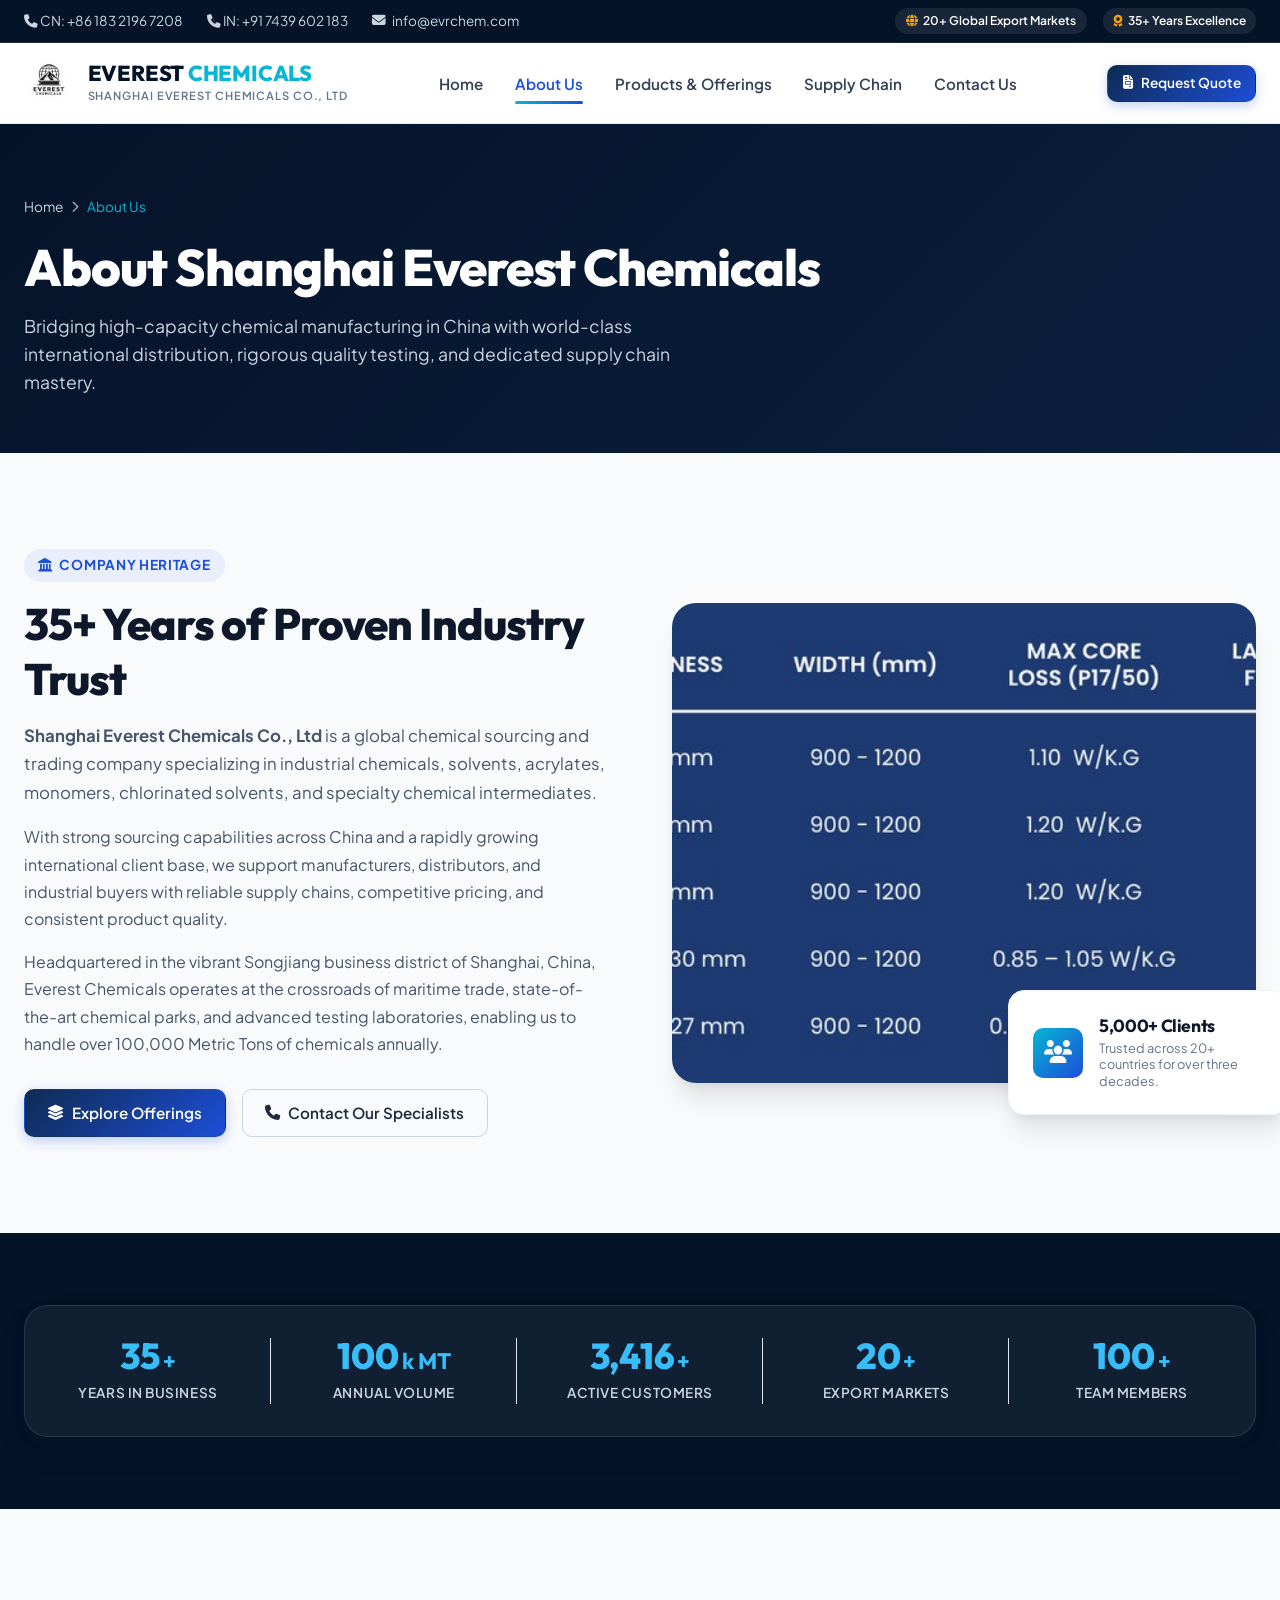
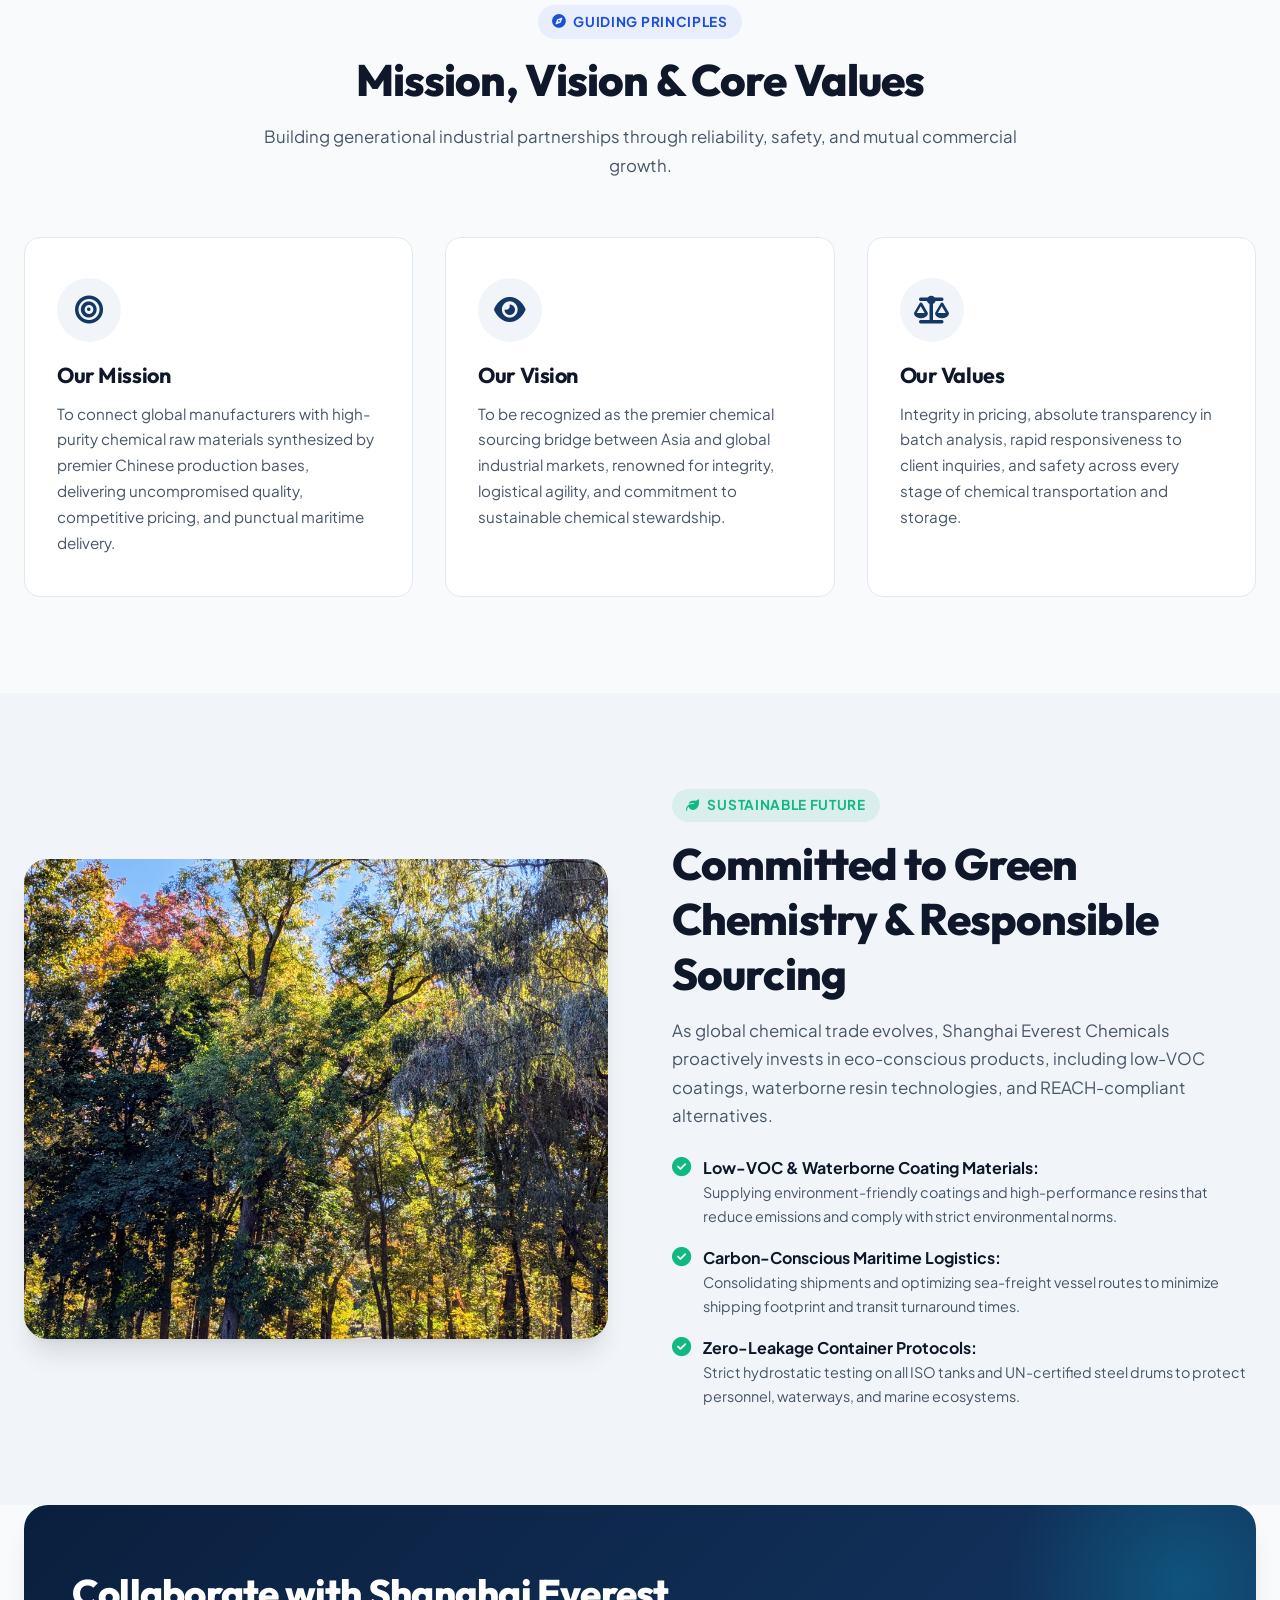
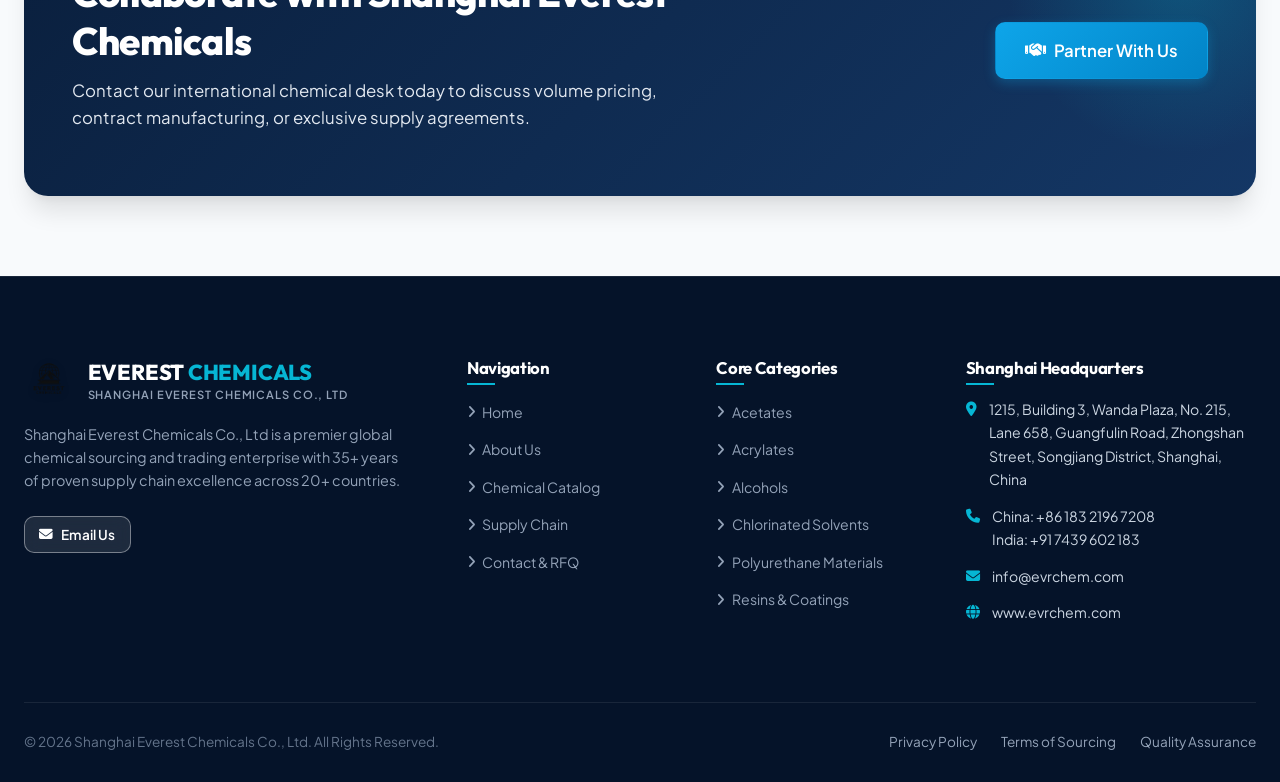
==== about.html @ deeae54f "ew" ====
<!DOCTYPE html>
<html lang="en">
<head>
  <meta charset="UTF-8">
  <meta name="viewport" content="width=device-width, initial-scale=1.0">
  <meta name="description" content="About Shanghai Everest Chemicals Co., Ltd - 35+ years of global chemical sourcing, trading, and supply chain excellence based in Shanghai, China.">
  <title>About Us | Shanghai Everest Chemicals Co., Ltd</title>
  
  <link rel="icon" type="image/png" href="assets/images/logo.png">
  <link rel="stylesheet" href="https://cdnjs.cloudflare.com/ajax/libs/font-awesome/6.5.1/css/all.min.css">
  <link rel="stylesheet" href="css/styles.css">
</head>
<body>

  <!-- Top Info Bar -->
  <div class="top-bar">
    <div class="container top-bar-content">
      <div class="top-bar-contact">
        <span><i class="fa-solid fa-phone"></i> CN: +86 183 2196 7208</span>
        <span><i class="fa-solid fa-phone"></i> IN: +91 7439 602 183</span>
        <a href="mailto:info@evrchem.com"><i class="fa-solid fa-envelope"></i> info@evrchem.com</a>
      </div>
      <div class="top-bar-badges">
        <span class="top-badge"><i class="fa-solid fa-globe"></i> 20+ Global Export Markets</span>
        <span class="top-badge"><i class="fa-solid fa-award"></i> 35+ Years Excellence</span>
      </div>
    </div>
  </div>

  <!-- Navigation -->
  <header class="main-header">
    <div class="container nav-container">
      <a href="index.html" class="brand-logo">
        <img src="assets/images/logo.png" alt="Shanghai Everest Chemicals Logo" class="brand-logo-img">
        <div class="brand-text">
          <span class="brand-name">EVEREST <span>CHEMICALS</span></span>
          <span class="brand-sub">Shanghai Everest Chemicals Co., Ltd</span>
        </div>
      </a>

      <nav class="nav-menu" id="navMenu">
        <a href="index.html" class="nav-link">Home</a>
        <a href="about.html" class="nav-link active">About Us</a>
        <a href="products.html" class="nav-link">Products & Offerings</a>
        <a href="supply-chain.html" class="nav-link">Supply Chain</a>
        <a href="contact.html" class="nav-link">Contact Us</a>
      </nav>

      <div class="nav-actions">
        <a href="contact.html" class="btn btn-primary btn-sm">
          <i class="fa-solid fa-file-invoice"></i> Request Quote
        </a>
      </div>

      <button class="mobile-toggle" aria-label="Toggle Navigation Menu">
        <i class="fa-solid fa-bars"></i>
      </button>
    </div>
  </header>

  <!-- Page Hero -->
  <section class="page-hero">
    <div class="container">
      <div class="breadcrumb">
        <a href="index.html">Home</a>
        <i class="fa-solid fa-chevron-right" style="font-size: 0.75rem;"></i>
        <span>About Us</span>
      </div>
      <h1 class="page-hero-title">About Shanghai Everest Chemicals</h1>
      <p class="page-hero-subtitle">
        Bridging high-capacity chemical manufacturing in China with world-class international distribution, rigorous quality testing, and dedicated supply chain mastery.
      </p>
    </div>
  </section>

  <!-- Corporate Heritage & Profile -->
  <section class="section">
    <div class="container">
      <div class="about-grid">
        <div>
          <span class="section-badge"><i class="fa-solid fa-landmark"></i> Company Heritage</span>
          <h2 class="section-title">35+ Years of Proven Industry Trust</h2>
          <p class="section-desc">
            <strong>Shanghai Everest Chemicals Co., Ltd</strong> is a global chemical sourcing and trading company specializing in industrial chemicals, solvents, acrylates, monomers, chlorinated solvents, and specialty chemical intermediates.
          </p>
          <p style="margin-top: 1rem; color: var(--slate-600); line-height: 1.7;">
            With strong sourcing capabilities across China and a rapidly growing international client base, we support manufacturers, distributors, and industrial buyers with reliable supply chains, competitive pricing, and consistent product quality.
          </p>
          <p style="margin-top: 1rem; color: var(--slate-600); line-height: 1.7;">
            Headquartered in the vibrant Songjiang business district of Shanghai, China, Everest Chemicals operates at the crossroads of maritime trade, state-of-the-art chemical parks, and advanced testing laboratories, enabling us to handle over 100,000 Metric Tons of chemicals annually.
          </p>

          <div style="margin-top: 2rem; display: flex; gap: 1rem; flex-wrap: wrap;">
            <a href="products.html" class="btn btn-primary">
              <i class="fa-solid fa-layer-group"></i> Explore Offerings
            </a>
            <a href="contact.html" class="btn btn-outline">
              <i class="fa-solid fa-phone"></i> Contact Our Specialists
            </a>
          </div>
        </div>

        <div class="about-image-wrapper">
          <div class="about-main-image">
            <img src="assets/images/plant-night.jpg" alt="Everest Petrochemical Manufacturing Hub">
          </div>
          <div class="about-floating-card">
            <div class="icon-box">
              <i class="fa-solid fa-users"></i>
            </div>
            <div>
              <h4>5,000+ Clients</h4>
              <p>Trusted across 20+ countries for over three decades.</p>
            </div>
          </div>
        </div>
      </div>
    </div>
  </section>

  <!-- Numbers Strip -->
  <section class="section" style="background: var(--primary-900); color: var(--white); padding: 4.5rem 0;">
    <div class="container">
      <div class="stats-grid" style="background: rgba(255, 255, 255, 0.05); border: 1px solid rgba(255, 255, 255, 0.1); border-radius: var(--radius-xl);">
        <div class="stat-item" style="color: var(--white);">
          <div class="stat-number" style="color: #38bdf8;">
            <span class="stat-count" data-target="35">35</span><span class="unit" style="color: #38bdf8;">+</span>
          </div>
          <div class="stat-label" style="color: var(--slate-300);">Years in Business</div>
        </div>

        <div class="stat-item">
          <div class="stat-number" style="color: #38bdf8;">
            <span class="stat-count" data-target="100">100</span><span class="unit" style="color: #38bdf8;">k MT</span>
          </div>
          <div class="stat-label" style="color: var(--slate-300);">Annual Volume</div>
        </div>

        <div class="stat-item">
          <div class="stat-number" style="color: #38bdf8;">
            <span class="stat-count" data-target="5000">5000</span><span class="unit" style="color: #38bdf8;">+</span>
          </div>
          <div class="stat-label" style="color: var(--slate-300);">Active Customers</div>
        </div>

        <div class="stat-item">
          <div class="stat-number" style="color: #38bdf8;">
            <span class="stat-count" data-target="20">20</span><span class="unit" style="color: #38bdf8;">+</span>
          </div>
          <div class="stat-label" style="color: var(--slate-300);">Export Markets</div>
        </div>

        <div class="stat-item">
          <div class="stat-number" style="color: #38bdf8;">
            <span class="stat-count" data-target="100">100</span><span class="unit" style="color: #38bdf8;">+</span>
          </div>
          <div class="stat-label" style="color: var(--slate-300);">Team Members</div>
        </div>
      </div>
    </div>
  </section>

  <!-- Mission, Vision & Core Values -->
  <section class="section">
    <div class="container">
      <div class="section-header">
        <span class="section-badge"><i class="fa-solid fa-compass"></i> Guiding Principles</span>
        <h2 class="section-title">Mission, Vision & Core Values</h2>
        <p class="section-desc">
          Building generational industrial partnerships through reliability, safety, and mutual commercial growth.
        </p>
      </div>

      <div style="display: grid; grid-template-columns: repeat(3, 1fr); gap: 2rem;">
        <div class="quality-card" style="text-align: left; padding: 2.5rem 2rem;">
          <div class="icon" style="margin-inline: 0;"><i class="fa-solid fa-bullseye"></i></div>
          <h3 style="font-size: 1.35rem; margin-bottom: 0.75rem;">Our Mission</h3>
          <p style="font-size: 0.95rem; line-height: 1.7; color: var(--slate-600);">
            To connect global manufacturers with high-purity chemical raw materials synthesized by premier Chinese production bases, delivering uncompromised quality, competitive pricing, and punctual maritime delivery.
          </p>
        </div>

        <div class="quality-card" style="text-align: left; padding: 2.5rem 2rem;">
          <div class="icon" style="margin-inline: 0;"><i class="fa-solid fa-eye"></i></div>
          <h3 style="font-size: 1.35rem; margin-bottom: 0.75rem;">Our Vision</h3>
          <p style="font-size: 0.95rem; line-height: 1.7; color: var(--slate-600);">
            To be recognized as the premier chemical sourcing bridge between Asia and global industrial markets, renowned for integrity, logistical agility, and commitment to sustainable chemical stewardship.
          </p>
        </div>

        <div class="quality-card" style="text-align: left; padding: 2.5rem 2rem;">
          <div class="icon" style="margin-inline: 0;"><i class="fa-solid fa-scale-balanced"></i></div>
          <h3 style="font-size: 1.35rem; margin-bottom: 0.75rem;">Our Values</h3>
          <p style="font-size: 0.95rem; line-height: 1.7; color: var(--slate-600);">
            Integrity in pricing, absolute transparency in batch analysis, rapid responsiveness to client inquiries, and safety across every stage of chemical transportation and storage.
          </p>
        </div>
      </div>
    </div>
  </section>

  <!-- Sustainability & Environmental Responsibility -->
  <section class="section" style="background-color: var(--slate-100);">
    <div class="container">
      <div class="about-grid">
        <div class="about-image-wrapper">
          <div class="about-main-image">
            <img src="assets/images/forest-sustainability.jpeg" alt="Green Environmental Sustainability Commitment">
          </div>
        </div>

        <div>
          <span class="section-badge" style="background: rgba(16, 185, 129, 0.1); color: var(--accent-emerald);">
            <i class="fa-solid fa-leaf"></i> Sustainable Future
          </span>
          <h2 class="section-title">Committed to Green Chemistry & Responsible Sourcing</h2>
          <p class="section-desc">
            As global chemical trade evolves, Shanghai Everest Chemicals proactively invests in eco-conscious products, including low-VOC coatings, waterborne resin technologies, and REACH-compliant alternatives.
          </p>
          
          <div style="margin-top: 1.5rem; display: flex; flex-direction: column; gap: 1rem;">
            <div style="display: flex; gap: 0.75rem; align-items: flex-start;">
              <i class="fa-solid fa-circle-check" style="color: var(--accent-emerald); font-size: 1.2rem; margin-top: 0.2rem;"></i>
              <div>
                <strong style="color: var(--slate-900);">Low-VOC & Waterborne Coating Materials:</strong>
                <p style="color: var(--slate-600); font-size: 0.9rem;">Supplying environment-friendly coatings and high-performance resins that reduce emissions and comply with strict environmental norms.</p>
              </div>
            </div>

            <div style="display: flex; gap: 0.75rem; align-items: flex-start;">
              <i class="fa-solid fa-circle-check" style="color: var(--accent-emerald); font-size: 1.2rem; margin-top: 0.2rem;"></i>
              <div>
                <strong style="color: var(--slate-900);">Carbon-Conscious Maritime Logistics:</strong>
                <p style="color: var(--slate-600); font-size: 0.9rem;">Consolidating shipments and optimizing sea-freight vessel routes to minimize shipping footprint and transit turnaround times.</p>
              </div>
            </div>

            <div style="display: flex; gap: 0.75rem; align-items: flex-start;">
              <i class="fa-solid fa-circle-check" style="color: var(--accent-emerald); font-size: 1.2rem; margin-top: 0.2rem;"></i>
              <div>
                <strong style="color: var(--slate-900);">Zero-Leakage Container Protocols:</strong>
                <p style="color: var(--slate-600); font-size: 0.9rem;">Strict hydrostatic testing on all ISO tanks and UN-certified steel drums to protect personnel, waterways, and marine ecosystems.</p>
              </div>
            </div>
          </div>
        </div>
      </div>
    </div>
  </section>

  <!-- CTA Banner -->
  <section class="section" style="padding-top: 0; padding-bottom: 5rem;">
    <div class="container">
      <div class="cta-banner">
        <div class="cta-content">
          <div class="cta-text">
            <h2 class="cta-title">Collaborate with Shanghai Everest Chemicals</h2>
            <p class="cta-subtitle">
              Contact our international chemical desk today to discuss volume pricing, contract manufacturing, or exclusive supply agreements.
            </p>
          </div>
          <div>
            <a href="contact.html" class="btn btn-accent btn-lg">
              <i class="fa-solid fa-handshake"></i> Partner With Us
            </a>
          </div>
        </div>
      </div>
    </div>
  </section>

  <!-- Footer -->
  <footer class="main-footer">
    <div class="container">
      <div class="footer-grid">
        <div class="footer-brand">
          <a href="index.html" class="brand-logo" style="color: var(--white);">
            <img src="assets/images/logo.png" alt="Shanghai Everest Chemicals Logo" class="brand-logo-img">
            <div class="brand-text">
              <span class="brand-name" style="color: var(--white);">EVEREST <span>CHEMICALS</span></span>
              <span class="brand-sub" style="color: var(--slate-400);">Shanghai Everest Chemicals Co., Ltd</span>
            </div>
          </a>
          <p>
            Shanghai Everest Chemicals Co., Ltd is a premier global chemical sourcing and trading enterprise with 35+ years of proven supply chain excellence across 20+ countries.
          </p>
          <div style="display: flex; gap: 0.75rem;">
            <a href="mailto:info@evrchem.com" class="btn btn-outline-white btn-sm"><i class="fa-solid fa-envelope"></i> Email Us</a>
          </div>
        </div>

        <div class="footer-col">
          <h4>Navigation</h4>
          <ul class="footer-links">
            <li><a href="index.html"><i class="fa-solid fa-angle-right"></i> Home</a></li>
            <li><a href="about.html"><i class="fa-solid fa-angle-right"></i> About Us</a></li>
            <li><a href="products.html"><i class="fa-solid fa-angle-right"></i> Chemical Catalog</a></li>
            <li><a href="supply-chain.html"><i class="fa-solid fa-angle-right"></i> Supply Chain</a></li>
            <li><a href="contact.html"><i class="fa-solid fa-angle-right"></i> Contact & RFQ</a></li>
          </ul>
        </div>

        <div class="footer-col">
          <h4>Core Categories</h4>
          <ul class="footer-links">
            <li><a href="products.html?category=acetates"><i class="fa-solid fa-angle-right"></i> Acetates</a></li>
            <li><a href="products.html?category=acrylates"><i class="fa-solid fa-angle-right"></i> Acrylates</a></li>
            <li><a href="products.html?category=alcohols"><i class="fa-solid fa-angle-right"></i> Alcohols</a></li>
            <li><a href="products.html?category=chlorinated"><i class="fa-solid fa-angle-right"></i> Chlorinated Solvents</a></li>
            <li><a href="products.html?category=polyurethane"><i class="fa-solid fa-angle-right"></i> Polyurethane Materials</a></li>
            <li><a href="products.html?category=resins-coatings"><i class="fa-solid fa-angle-right"></i> Resins & Coatings</a></li>
          </ul>
        </div>

        <div class="footer-col">
          <h4>Shanghai Headquarters</h4>
          <div class="footer-contact-item">
            <i class="fa-solid fa-location-dot"></i>
            <div>1215, Building 3, Wanda Plaza, No. 215, Lane 658, Guangfulin Road, Zhongshan Street, Songjiang District, Shanghai, China</div>
          </div>
          <div class="footer-contact-item">
            <i class="fa-solid fa-phone"></i>
            <div>
              China: <span>+86 183 2196 7208</span><br>
              India: <span>+91 7439 602 183</span>
            </div>
          </div>
          <div class="footer-contact-item">
            <i class="fa-solid fa-envelope"></i>
            <div><a href="mailto:info@evrchem.com">info@evrchem.com</a></div>
          </div>
          <div class="footer-contact-item">
            <i class="fa-solid fa-globe"></i>
            <div><a href="https://www.evrchem.com" target="_blank" rel="noopener noreferrer">www.evrchem.com</a></div>
          </div>
        </div>
      </div>

      <div class="footer-bottom">
        <div>&copy; 2026 Shanghai Everest Chemicals Co., Ltd. All Rights Reserved.</div>
        <div style="display: flex; gap: 1.5rem;">
          <a href="privacy.html">Privacy Policy</a>
          <a href="terms.html">Terms of Sourcing</a>
          <a href="supply-chain.html">Quality Assurance</a>
        </div>
      </div>
    </div>
  </footer>

  <div class="floating-actions">
    <button class="floating-btn btn-back-top" aria-label="Scroll to Top">
      <i class="fa-solid fa-arrow-up"></i>
    </button>
  </div>

  <script src="js/main.js"></script>
</body>
</html>
---- css/styles.css ----
/* ==========================================================================
   Shanghai Everest Chemicals Co., Ltd
   Design System & Master Stylesheet
   ========================================================================== */

@import url('https://fonts.googleapis.com/css2?family=Outfit:wght@400;500;600;700;800&family=Plus+Jakarta+Sans:wght@300;400;500;600;700&family=JetBrains+Mono:wght@400;500&display=swap');

:root {
  /* Brand Palette */
  --primary-900: #051329;
  --primary-800: #0a1f3d;
  --primary-700: #0f2b52;
  --primary-600: #143765;
  --primary-500: #1d4ed8;
  --primary-400: #3b82f6;

  /* Accent Colors */
  --accent-cyan: #06b6d4;
  --accent-teal: #0d9488;
  --accent-gold: #f59e0b;
  --accent-emerald: #10b981;
  --accent-rose: #f43f5e;

  /* Neutral Spectrum */
  --white: #ffffff;
  --slate-50: #f8fafc;
  --slate-100: #f1f5f9;
  --slate-200: #e2e8f0;
  --slate-300: #cbd5e1;
  --slate-400: #94a3b8;
  --slate-500: #64748b;
  --slate-600: #475569;
  --slate-700: #334155;
  --slate-800: #1e293b;
  --slate-900: #0f172a;

  /* Typography */
  --font-heading: 'Outfit', -apple-system, BlinkMacSystemFont, sans-serif;
  --font-body: 'Plus Jakarta Sans', -apple-system, BlinkMacSystemFont, sans-serif;
  --font-mono: 'JetBrains Mono', monospace;

  /* Shadows */
  --shadow-sm: 0 1px 2px 0 rgb(0 0 0 / 0.05);
  --shadow-md: 0 4px 6px -1px rgb(0 0 0 / 0.08), 0 2px 4px -2px rgb(0 0 0 / 0.06);
  --shadow-lg: 0 10px 15px -3px rgb(0 0 0 / 0.08), 0 4px 6px -4px rgb(0 0 0 / 0.04);
  --shadow-xl: 0 20px 25px -5px rgb(0 0 0 / 0.1), 0 8px 10px -6px rgb(0 0 0 / 0.06);
  --shadow-glow: 0 0 25px -5px rgba(6, 182, 212, 0.35);

  /* Transitions & Borders */
  --transition: all 0.25s cubic-bezier(0.4, 0, 0.2, 1);
  --transition-smooth: all 0.4s cubic-bezier(0.16, 1, 0.3, 1);
  --radius-sm: 6px;
  --radius-md: 10px;
  --radius-lg: 16px;
  --radius-xl: 24px;
  --radius-full: 9999px;

  /* Layout */
  --container-max: 1280px;
  --header-height: 80px;
}

/* Base Reset */
*, *::before, *::after {
  box-sizing: border-box;
  margin: 0;
  padding: 0;
}

html {
  scroll-behavior: smooth;
  font-size: 16px;
  text-size-adjust: 100%;
}

body {
  font-family: var(--font-body);
  background-color: var(--slate-50);
  color: var(--slate-700);
  line-height: 1.65;
  overflow-x: hidden;
  -webkit-font-smoothing: antialiased;
}

h1, h2, h3, h4, h5, h6 {
  font-family: var(--font-heading);
  color: var(--slate-900);
  font-weight: 700;
  line-height: 1.25;
  letter-spacing: -0.02em;
}

a {
  color: inherit;
  text-decoration: none;
  transition: var(--transition);
}

img {
  max-width: 100%;
  height: auto;
  display: block;
}

button, input, select, textarea {
  font-family: inherit;
  font-size: inherit;
}

ul {
  list-style: none;
}

.container {
  width: 100%;
  max-width: var(--container-max);
  margin-inline: auto;
  padding-inline: 1.5rem;
}

/* ==========================================================================
   Header & Navigation
   ========================================================================== */
.top-bar {
  background: var(--primary-900);
  color: var(--slate-300);
  font-size: 0.85rem;
  padding: 0.5rem 0;
  border-bottom: 1px solid rgba(255, 255, 255, 0.08);
}

.top-bar-content {
  display: flex;
  justify-content: space-between;
  align-items: center;
  flex-wrap: wrap;
  gap: 1rem;
}

.top-bar-contact {
  display: flex;
  gap: 1.5rem;
  align-items: center;
}

.top-bar-contact a {
  display: inline-flex;
  align-items: center;
  gap: 0.4rem;
  color: var(--slate-300);
}

.top-bar-contact a:hover {
  color: var(--accent-cyan);
}

.top-bar-badges {
  display: flex;
  align-items: center;
  gap: 1rem;
}

.top-badge {
  display: inline-flex;
  align-items: center;
  gap: 0.35rem;
  background: rgba(255, 255, 255, 0.08);
  padding: 0.2rem 0.65rem;
  border-radius: var(--radius-full);
  font-size: 0.75rem;
  font-weight: 600;
  color: var(--white);
}

.top-badge i {
  color: var(--accent-gold);
}

.main-header {
  position: sticky;
  top: 0;
  left: 0;
  right: 0;
  z-index: 1000;
  background: rgba(255, 255, 255, 0.95);
  backdrop-filter: blur(16px);
  -webkit-backdrop-filter: blur(16px);
  border-bottom: 1px solid rgba(226, 232, 240, 0.8);
  transition: var(--transition);
}

.main-header.scrolled {
  background: rgba(255, 255, 255, 0.98);
  box-shadow: var(--shadow-md);
}

.nav-container {
  display: flex;
  align-items: center;
  justify-content: space-between;
  height: var(--header-height);
}

.brand-logo {
  display: flex;
  align-items: center;
  gap: 0.85rem;
  text-decoration: none;
}

.brand-logo-img {
  width: 50px;
  height: 50px;
  object-fit: contain;
  filter: drop-shadow(0 2px 4px rgba(0,0,0,0.1));
}

.brand-text {
  display: flex;
  flex-direction: column;
}

.brand-name {
  font-family: var(--font-heading);
  font-size: 1.35rem;
  font-weight: 800;
  color: var(--primary-900);
  line-height: 1.1;
  letter-spacing: -0.01em;
}

.brand-name span {
  color: var(--accent-cyan);
}

.brand-sub {
  font-size: 0.7rem;
  font-weight: 600;
  letter-spacing: 0.08em;
  text-transform: uppercase;
  color: var(--slate-500);
}

.nav-menu {
  display: flex;
  align-items: center;
  gap: 2rem;
}

.nav-link {
  position: relative;
  font-size: 0.95rem;
  font-weight: 600;
  color: var(--slate-700);
  padding: 0.5rem 0;
  transition: var(--transition);
}

.nav-link:hover,
.nav-link.active {
  color: var(--primary-500);
}

.nav-link.active::after {
  content: '';
  position: absolute;
  bottom: 0;
  left: 0;
  width: 100%;
  height: 2.5px;
  background: linear-gradient(90deg, var(--accent-cyan), var(--primary-500));
  border-radius: var(--radius-full);
}

.nav-actions {
  display: flex;
  align-items: center;
  gap: 1rem;
}

.btn {
  display: inline-flex;
  align-items: center;
  justify-content: center;
  gap: 0.5rem;
  padding: 0.65rem 1.4rem;
  font-weight: 600;
  font-size: 0.95rem;
  border-radius: var(--radius-md);
  border: 1px solid transparent;
  cursor: pointer;
  transition: var(--transition);
  text-align: center;
}

.btn-primary {
  background: linear-gradient(135deg, var(--primary-700) 0%, var(--primary-500) 100%);
  color: var(--white);
  box-shadow: 0 4px 12px rgba(29, 78, 216, 0.25);
}

.btn-primary:hover {
  background: linear-gradient(135deg, var(--primary-800) 0%, var(--primary-600) 100%);
  transform: translateY(-2px);
  box-shadow: 0 6px 16px rgba(29, 78, 216, 0.35);
  color: var(--white);
}

.btn-accent {
  background: linear-gradient(135deg, #0ea5e9 0%, #0284c7 100%);
  color: var(--white);
  box-shadow: 0 4px 12px rgba(14, 165, 233, 0.3);
}

.btn-accent:hover {
  transform: translateY(-2px);
  box-shadow: 0 6px 18px rgba(14, 165, 233, 0.4);
}

.btn-outline {
  border-color: var(--slate-300);
  background: transparent;
  color: var(--slate-800);
}

.btn-outline:hover {
  background: var(--slate-100);
  border-color: var(--slate-400);
}

.btn-outline-white {
  border-color: rgba(255, 255, 255, 0.4);
  background: rgba(255, 255, 255, 0.1);
  color: var(--white);
  backdrop-filter: blur(8px);
}

.btn-outline-white:hover {
  background: rgba(255, 255, 255, 0.2);
  border-color: var(--white);
  color: var(--white);
}

.btn-sm {
  padding: 0.4rem 0.9rem;
  font-size: 0.85rem;
}

.btn-lg {
  padding: 0.85rem 1.8rem;
  font-size: 1.05rem;
}

.mobile-toggle {
  display: none;
  background: none;
  border: none;
  font-size: 1.5rem;
  color: var(--slate-800);
  cursor: pointer;
  padding: 0.25rem;
}

/* ==========================================================================
   Hero Section
   ========================================================================== */
.hero {
  position: relative;
  min-height: 85vh;
  display: flex;
  align-items: center;
  background: var(--primary-900);
  color: var(--white);
  overflow: hidden;
  padding: 5rem 0;
}

.hero-bg {
  position: absolute;
  top: 0;
  left: 0;
  width: 100%;
  height: 100%;
  z-index: 1;
}

.hero-bg img {
  width: 100%;
  height: 100%;
  object-fit: cover;
  object-position: center;
  opacity: 0.35;
  filter: contrast(1.15) brightness(0.9);
}

.hero-gradient {
  position: absolute;
  top: 0;
  left: 0;
  width: 100%;
  height: 100%;
  background: linear-gradient(
    135deg,
    rgba(5, 19, 41, 0.94) 0%,
    rgba(10, 31, 61, 0.88) 50%,
    rgba(15, 43, 82, 0.82) 100%
  );
  z-index: 2;
}

.hero-particles {
  position: absolute;
  inset: 0;
  background-image: radial-gradient(rgba(255, 255, 255, 0.15) 1px, transparent 1px);
  background-size: 32px 32px;
  opacity: 0.4;
  z-index: 2;
}

.hero .container {
  position: relative;
  z-index: 3;
}

.hero-content {
  max-width: 820px;
}

.hero-tag {
  display: inline-flex;
  align-items: center;
  gap: 0.5rem;
  background: rgba(6, 182, 212, 0.15);
  border: 1px solid rgba(6, 182, 212, 0.35);
  color: #38bdf8;
  padding: 0.4rem 1rem;
  border-radius: var(--radius-full);
  font-size: 0.85rem;
  font-weight: 600;
  margin-bottom: 1.5rem;
  backdrop-filter: blur(8px);
}

.hero-title {
  font-size: clamp(2.4rem, 5vw, 4rem);
  font-weight: 800;
  color: var(--white);
  line-height: 1.15;
  margin-bottom: 1.25rem;
}

.hero-title span {
  background: linear-gradient(135deg, #38bdf8 0%, #818cf8 100%);
  -webkit-background-clip: text;
  -webkit-text-fill-color: transparent;
}

.hero-subtitle {
  font-size: 1.15rem;
  color: var(--slate-300);
  line-height: 1.7;
  margin-bottom: 2rem;
  max-width: 680px;
}

.hero-actions {
  display: flex;
  gap: 1rem;
  flex-wrap: wrap;
  margin-bottom: 2.5rem;
}

/* Hero Chemical Quick Search Box */
.hero-search-box {
  background: rgba(255, 255, 255, 0.08);
  border: 1px solid rgba(255, 255, 255, 0.15);
  backdrop-filter: blur(12px);
  border-radius: var(--radius-lg);
  padding: 0.75rem;
  display: flex;
  align-items: center;
  gap: 0.75rem;
  max-width: 620px;
  box-shadow: 0 10px 25px rgba(0, 0, 0, 0.3);
}

.hero-search-box i {
  color: #38bdf8;
  font-size: 1.1rem;
  margin-left: 0.5rem;
}

.hero-search-input {
  flex: 1;
  background: transparent;
  border: none;
  outline: none;
  color: var(--white);
  font-size: 0.95rem;
}

.hero-search-input::placeholder {
  color: var(--slate-400);
}

/* ==========================================================================
   Metrics / Stats Strip
   ========================================================================== */
.stats-strip {
  position: relative;
  z-index: 10;
  margin-top: -3.5rem;
}

.stats-grid {
  display: grid;
  grid-template-columns: repeat(5, 1fr);
  background: var(--white);
  border-radius: var(--radius-xl);
  box-shadow: 0 15px 35px -5px rgba(15, 23, 42, 0.12), 0 5px 15px rgba(15, 23, 42, 0.05);
  border: 1px solid rgba(226, 232, 240, 0.8);
  overflow: hidden;
}

.stat-item {
  padding: 2rem 1.5rem;
  text-align: center;
  position: relative;
  transition: var(--transition);
}

.stat-item:not(:last-child)::after {
  content: '';
  position: absolute;
  right: 0;
  top: 25%;
  height: 50%;
  width: 1px;
  background: var(--slate-200);
}

.stat-item:hover {
  background: var(--slate-50);
}

.stat-number {
  font-family: var(--font-heading);
  font-size: 2.25rem;
  font-weight: 800;
  color: var(--primary-700);
  line-height: 1;
  margin-bottom: 0.5rem;
  display: flex;
  align-items: baseline;
  justify-content: center;
  gap: 0.15rem;
}

.stat-number .unit {
  font-size: 1.4rem;
  font-weight: 700;
  color: var(--primary-500);
}

.stat-label {
  font-size: 0.85rem;
  font-weight: 600;
  color: var(--slate-500);
  text-transform: uppercase;
  letter-spacing: 0.04em;
}

/* ==========================================================================
   Section General Styles
   ========================================================================== */
.section {
  padding: 6rem 0;
}

.section-header {
  text-align: center;
  max-width: 760px;
  margin-inline: auto;
  margin-bottom: 3.5rem;
}

.section-header.text-left {
  text-align: left;
  margin-inline: 0;
}

.section-badge {
  display: inline-flex;
  align-items: center;
  gap: 0.4rem;
  font-size: 0.85rem;
  font-weight: 700;
  color: var(--primary-500);
  background: rgba(37, 99, 235, 0.08);
  padding: 0.35rem 0.9rem;
  border-radius: var(--radius-full);
  margin-bottom: 0.85rem;
  text-transform: uppercase;
  letter-spacing: 0.05em;
}

.section-title {
  font-size: clamp(2rem, 3.5vw, 2.75rem);
  font-weight: 800;
  color: var(--slate-900);
  margin-bottom: 1rem;
}

.section-desc {
  font-size: 1.05rem;
  color: var(--slate-600);
  line-height: 1.7;
}

/* ==========================================================================
   About Section (Home Preview)
   ========================================================================== */
.about-grid {
  display: grid;
  grid-template-columns: 1fr 1fr;
  gap: 4rem;
  align-items: center;
}

.about-image-wrapper {
  position: relative;
}

.about-main-image {
  border-radius: var(--radius-xl);
  overflow: hidden;
  box-shadow: var(--shadow-xl);
  position: relative;
}

.about-main-image img {
  width: 100%;
  height: 480px;
  object-fit: cover;
  transition: transform 0.6s ease;
}

.about-main-image:hover img {
  transform: scale(1.03);
}

.about-floating-card {
  position: absolute;
  bottom: -2rem;
  right: -2rem;
  background: var(--white);
  border-radius: var(--radius-lg);
  padding: 1.5rem;
  box-shadow: var(--shadow-xl);
  display: flex;
  align-items: center;
  gap: 1rem;
  max-width: 280px;
  border: 1px solid var(--slate-100);
}

.about-floating-card .icon-box {
  width: 50px;
  height: 50px;
  border-radius: var(--radius-md);
  background: linear-gradient(135deg, var(--accent-cyan), var(--primary-500));
  display: flex;
  align-items: center;
  justify-content: center;
  color: var(--white);
  font-size: 1.4rem;
  flex-shrink: 0;
}

.about-floating-card h4 {
  font-size: 1.1rem;
  font-weight: 700;
  color: var(--slate-900);
  margin-bottom: 0.15rem;
}

.about-floating-card p {
  font-size: 0.8rem;
  color: var(--slate-500);
  line-height: 1.3;
}

.about-features {
  display: grid;
  grid-template-columns: 1fr 1fr;
  gap: 1.5rem;
  margin: 2rem 0;
}

.about-feature-item {
  display: flex;
  align-items: flex-start;
  gap: 0.85rem;
}

.about-feature-item i {
  color: var(--accent-emerald);
  font-size: 1.25rem;
  margin-top: 0.2rem;
}

.about-feature-item h4 {
  font-size: 0.95rem;
  font-weight: 700;
  color: var(--slate-900);
  margin-bottom: 0.2rem;
}

.about-feature-item p {
  font-size: 0.82rem;
  color: var(--slate-500);
}

/* ==========================================================================
   Categories Grid (Interactive)
   ========================================================================== */
.categories-grid {
  display: grid;
  grid-template-columns: repeat(auto-fill, minmax(280px, 1fr));
  gap: 1.5rem;
}

.category-card {
  background: var(--white);
  border: 1px solid var(--slate-200);
  border-radius: var(--radius-lg);
  padding: 1.75rem;
  transition: var(--transition);
  display: flex;
  flex-direction: column;
  position: relative;
  overflow: hidden;
}

.category-card::before {
  content: '';
  position: absolute;
  top: 0;
  left: 0;
  width: 100%;
  height: 4px;
  background: linear-gradient(90deg, var(--accent-cyan), var(--primary-500));
  opacity: 0;
  transition: var(--transition);
}

.category-card:hover {
  transform: translateY(-5px);
  box-shadow: var(--shadow-xl);
  border-color: var(--primary-400);
}

.category-card:hover::before {
  opacity: 1;
}

.category-icon-wrapper {
  display: flex;
  justify-content: space-between;
  align-items: center;
  margin-bottom: 1.25rem;
}

.category-icon {
  width: 52px;
  height: 52px;
  border-radius: var(--radius-md);
  background: rgba(37, 99, 235, 0.08);
  display: flex;
  align-items: center;
  justify-content: center;
  color: var(--primary-500);
  font-size: 1.4rem;
  transition: var(--transition);
}

.category-card:hover .category-icon {
  background: var(--primary-500);
  color: var(--white);
}

.category-count {
  font-size: 0.75rem;
  font-weight: 700;
  color: var(--slate-500);
  background: var(--slate-100);
  padding: 0.25rem 0.65rem;
  border-radius: var(--radius-full);
}

.category-name {
  font-size: 1.2rem;
  font-weight: 700;
  color: var(--slate-900);
  margin-bottom: 0.5rem;
}

.category-desc {
  font-size: 0.87rem;
  color: var(--slate-500);
  margin-bottom: 1.25rem;
  flex-grow: 1;
}

.category-link {
  display: inline-flex;
  align-items: center;
  gap: 0.4rem;
  font-size: 0.88rem;
  font-weight: 700;
  color: var(--primary-500);
}

.category-link:hover {
  gap: 0.65rem;
}

/* ==========================================================================
   Supply Chain & Global Logistics Showcase
   ========================================================================== */
.supply-section {
  background: var(--primary-900);
  color: var(--white);
  position: relative;
  overflow: hidden;
}

.supply-section .section-title {
  color: var(--white);
}

.supply-section .section-desc {
  color: var(--slate-300);
}

.supply-grid {
  display: grid;
  grid-template-columns: 1fr 1fr;
  gap: 4rem;
  align-items: center;
}

.supply-image-box {
  position: relative;
  border-radius: var(--radius-xl);
  overflow: hidden;
  box-shadow: 0 25px 50px -12px rgba(0, 0, 0, 0.5);
  border: 1px solid rgba(255, 255, 255, 0.15);
}

.supply-image-box img {
  width: 100%;
  height: 480px;
  object-fit: cover;
}

.supply-badge-overlay {
  position: absolute;
  top: 1.5rem;
  left: 1.5rem;
  background: rgba(5, 19, 41, 0.85);
  backdrop-filter: blur(10px);
  padding: 0.6rem 1.2rem;
  border-radius: var(--radius-full);
  border: 1px solid rgba(255, 255, 255, 0.2);
  display: flex;
  align-items: center;
  gap: 0.5rem;
  font-size: 0.85rem;
  font-weight: 600;
  color: #38bdf8;
}

.logistics-pills {
  display: flex;
  flex-direction: column;
  gap: 1.25rem;
}

.logistics-pill-item {
  background: rgba(255, 255, 255, 0.05);
  border: 1px solid rgba(255, 255, 255, 0.1);
  backdrop-filter: blur(10px);
  border-radius: var(--radius-lg);
  padding: 1.25rem 1.5rem;
  display: flex;
  align-items: flex-start;
  gap: 1.25rem;
  transition: var(--transition);
}

.logistics-pill-item:hover {
  background: rgba(255, 255, 255, 0.1);
  border-color: var(--accent-cyan);
  transform: translateX(6px);
}

.logistics-pill-icon {
  width: 48px;
  height: 48px;
  border-radius: var(--radius-md);
  background: rgba(6, 182, 212, 0.2);
  color: var(--accent-cyan);
  display: flex;
  align-items: center;
  justify-content: center;
  font-size: 1.3rem;
  flex-shrink: 0;
}

.logistics-pill-item h4 {
  font-size: 1.05rem;
  color: var(--white);
  margin-bottom: 0.25rem;
}

.logistics-pill-item p {
  font-size: 0.85rem;
  color: var(--slate-300);
  line-height: 1.5;
}

/* ==========================================================================
   Quality & Standards
   ========================================================================== */
.quality-cards-grid {
  display: grid;
  grid-template-columns: repeat(4, 1fr);
  gap: 1.5rem;
}

.quality-card {
  background: var(--white);
  border: 1px solid var(--slate-200);
  border-radius: var(--radius-lg);
  padding: 2rem 1.5rem;
  text-align: center;
  transition: var(--transition);
}

.quality-card:hover {
  transform: translateY(-4px);
  box-shadow: var(--shadow-lg);
  border-color: var(--primary-400);
}

.quality-card .icon {
  width: 64px;
  height: 64px;
  margin-inline: auto;
  border-radius: 50%;
  background: var(--slate-100);
  color: var(--primary-600);
  display: flex;
  align-items: center;
  justify-content: center;
  font-size: 1.75rem;
  margin-bottom: 1.25rem;
  transition: var(--transition);
}

.quality-card:hover .icon {
  background: linear-gradient(135deg, var(--primary-700), var(--primary-500));
  color: var(--white);
}

.quality-card h3 {
  font-size: 1.15rem;
  margin-bottom: 0.5rem;
}

.quality-card p {
  font-size: 0.85rem;
  color: var(--slate-500);
}

/* ==========================================================================
   Catalog Page Styles (products.html)
   ========================================================================== */
.page-hero {
  background: linear-gradient(135deg, var(--primary-900) 0%, var(--primary-800) 100%);
  color: var(--white);
  padding: 4.5rem 0 3.5rem;
  position: relative;
  overflow: hidden;
}

.page-hero-title {
  font-size: clamp(2.2rem, 4vw, 3.2rem);
  font-weight: 800;
  margin-bottom: 0.85rem;
  color: var(--white);
}

.page-hero-subtitle {
  font-size: 1.1rem;
  color: var(--slate-300);
  max-width: 650px;
  line-height: 1.6;
}

.breadcrumb {
  display: flex;
  align-items: center;
  gap: 0.5rem;
  font-size: 0.85rem;
  color: var(--slate-400);
  margin-bottom: 1rem;
}

.breadcrumb a {
  color: var(--slate-300);
}

.breadcrumb a:hover {
  color: var(--accent-cyan);
}

.breadcrumb span {
  color: var(--accent-cyan);
}

/* Catalog Toolbar */
.catalog-toolbar {
  background: var(--white);
  border: 1px solid var(--slate-200);
  border-radius: var(--radius-xl);
  padding: 1.25rem;
  box-shadow: var(--shadow-md);
  margin-top: -2rem;
  position: relative;
  z-index: 10;
  display: flex;
  flex-wrap: wrap;
  gap: 1rem;
  align-items: center;
  justify-content: space-between;
}

.search-input-group {
  position: relative;
  flex: 1;
  min-width: 280px;
}

.search-input-group i {
  position: absolute;
  left: 1.1rem;
  top: 50%;
  transform: translateY(-50%);
  color: var(--slate-400);
  font-size: 1rem;
}

.catalog-search-input {
  width: 100%;
  padding: 0.75rem 1rem 0.75rem 2.8rem;
  border: 1px solid var(--slate-200);
  border-radius: var(--radius-md);
  outline: none;
  font-size: 0.95rem;
  background: var(--slate-50);
  transition: var(--transition);
}

.catalog-search-input:focus {
  background: var(--white);
  border-color: var(--primary-500);
  box-shadow: 0 0 0 3px rgba(37, 99, 235, 0.15);
}

.category-pills-scroll {
  display: flex;
  gap: 0.5rem;
  overflow-x: auto;
  padding: 0.5rem 0;
  margin-bottom: 2rem;
  scrollbar-width: thin;
}

.category-pill {
  padding: 0.5rem 1rem;
  border-radius: var(--radius-full);
  font-size: 0.85rem;
  font-weight: 600;
  white-space: nowrap;
  background: var(--white);
  border: 1px solid var(--slate-200);
  color: var(--slate-700);
  cursor: pointer;
  transition: var(--transition);
  display: inline-flex;
  align-items: center;
  gap: 0.4rem;
}

.category-pill:hover,
.category-pill.active {
  background: var(--primary-700);
  color: var(--white);
  border-color: var(--primary-700);
}

.category-pill .badge {
  font-size: 0.75rem;
  padding: 0.15rem 0.45rem;
  border-radius: var(--radius-full);
  background: var(--slate-100);
  color: var(--slate-700);
}

.category-pill.active .badge {
  background: rgba(255, 255, 255, 0.2);
  color: var(--white);
}

/* Products Table & Grid Views */
.products-grid {
  display: grid;
  grid-template-columns: repeat(auto-fill, minmax(350px, 1fr));
  gap: 1.5rem;
  margin-top: 1.5rem;
}

.product-card {
  background: var(--white);
  border: 1px solid var(--slate-200);
  border-radius: var(--radius-lg);
  padding: 1.75rem;
  display: flex;
  flex-direction: column;
  transition: var(--transition);
  position: relative;
}

.product-card:hover {
  transform: translateY(-4px);
  box-shadow: var(--shadow-lg);
  border-color: var(--primary-400);
}

.product-card-header {
  display: flex;
  justify-content: space-between;
  align-items: flex-start;
  margin-bottom: 0.75rem;
}

.product-category-tag {
  font-size: 0.75rem;
  font-weight: 700;
  text-transform: uppercase;
  color: var(--primary-500);
  background: rgba(37, 99, 235, 0.08);
  padding: 0.2rem 0.6rem;
  border-radius: var(--radius-full);
}

.product-cas {
  font-family: var(--font-mono);
  font-size: 0.78rem;
  color: var(--slate-500);
  background: var(--slate-100);
  padding: 0.2rem 0.5rem;
  border-radius: var(--radius-sm);
}

.product-title {
  font-size: 1.25rem;
  font-weight: 700;
  color: var(--slate-900);
  margin-bottom: 0.5rem;
  line-height: 1.3;
}

.product-formula {
  font-family: var(--font-mono);
  font-size: 0.85rem;
  color: var(--accent-teal);
  font-weight: 600;
  margin-bottom: 1rem;
}

.product-specs-list {
  display: flex;
  flex-direction: column;
  gap: 0.45rem;
  font-size: 0.85rem;
  margin-bottom: 1.25rem;
  background: var(--slate-50);
  padding: 0.85rem 1rem;
  border-radius: var(--radius-md);
  border: 1px solid var(--slate-200);
}

.product-spec-row {
  display: flex;
  justify-content: space-between;
}

.product-spec-row span.label {
  color: var(--slate-500);
}

.product-spec-row span.val {
  font-weight: 600;
  color: var(--slate-800);
}

.product-apps {
  font-size: 0.83rem;
  color: var(--slate-600);
  line-height: 1.5;
  margin-bottom: 1.5rem;
  flex-grow: 1;
}

.product-card-footer {
  display: flex;
  gap: 0.75rem;
  padding-top: 1rem;
  border-top: 1px solid var(--slate-100);
}

.product-card-footer .btn {
  flex: 1;
}

/* Modal Popup for Product Detail */
.modal-overlay {
  position: fixed;
  inset: 0;
  background: rgba(15, 23, 42, 0.75);
  backdrop-filter: blur(6px);
  z-index: 2000;
  display: none;
  align-items: center;
  justify-content: center;
  padding: 1.5rem;
}

.modal-overlay.active {
  display: flex;
  animation: fadeIn 0.2s ease-out;
}

@keyframes fadeIn {
  from { opacity: 0; }
  to { opacity: 1; }
}

.modal-box {
  background: var(--white);
  border-radius: var(--radius-xl);
  max-width: 680px;
  width: 100%;
  max-height: 90vh;
  overflow-y: auto;
  box-shadow: var(--shadow-xl);
  position: relative;
  animation: slideUp 0.3s ease-out;
}

@keyframes slideUp {
  from { transform: translateY(20px); opacity: 0; }
  to { transform: translateY(0); opacity: 1; }
}

.modal-header {
  padding: 1.5rem 2rem;
  border-bottom: 1px solid var(--slate-200);
  display: flex;
  justify-content: space-between;
  align-items: center;
  background: var(--slate-50);
}

.modal-close {
  background: none;
  border: none;
  font-size: 1.25rem;
  color: var(--slate-400);
  cursor: pointer;
  padding: 0.5rem;
  border-radius: 50%;
  transition: var(--transition);
}

.modal-close:hover {
  background: var(--slate-200);
  color: var(--slate-800);
}

.modal-body {
  padding: 2rem;
}

/* ==========================================================================
   Contact Page & EmailJS Form
   ========================================================================== */
.contact-grid {
  display: grid;
  grid-template-columns: 1fr 1.3fr;
  gap: 3.5rem;
  align-items: flex-start;
}

.contact-info-card {
  background: linear-gradient(135deg, var(--primary-900) 0%, var(--primary-800) 100%);
  color: var(--white);
  border-radius: var(--radius-xl);
  padding: 2.5rem;
  box-shadow: var(--shadow-xl);
  position: relative;
  overflow: hidden;
}

.contact-info-card::after {
  content: '';
  position: absolute;
  bottom: -50px;
  right: -50px;
  width: 180px;
  height: 180px;
  border-radius: 50%;
  background: radial-gradient(circle, rgba(6, 182, 212, 0.2) 0%, transparent 70%);
}

.contact-info-card h3 {
  font-size: 1.6rem;
  color: var(--white);
  margin-bottom: 0.5rem;
}

.contact-info-card p {
  color: var(--slate-300);
  margin-bottom: 2rem;
  font-size: 0.95rem;
}

.contact-detail-list {
  display: flex;
  flex-direction: column;
  gap: 1.5rem;
  margin-bottom: 2.5rem;
}

.contact-detail-item {
  display: flex;
  align-items: flex-start;
  gap: 1rem;
}

.contact-detail-icon {
  width: 44px;
  height: 44px;
  border-radius: var(--radius-md);
  background: rgba(255, 255, 255, 0.1);
  color: var(--accent-cyan);
  display: flex;
  align-items: center;
  justify-content: center;
  font-size: 1.15rem;
  flex-shrink: 0;
}

.contact-detail-item h4 {
  font-size: 0.85rem;
  text-transform: uppercase;
  letter-spacing: 0.05em;
  color: var(--slate-400);
  margin-bottom: 0.2rem;
}

.contact-detail-item p,
.contact-detail-item a {
  font-size: 1rem;
  color: var(--white);
  line-height: 1.4;
}

.contact-detail-item a:hover {
  color: var(--accent-cyan);
}

.form-wrapper {
  background: var(--white);
  border: 1px solid var(--slate-200);
  border-radius: var(--radius-xl);
  padding: 2.5rem;
  box-shadow: var(--shadow-xl);
}

.form-grid {
  display: grid;
  grid-template-columns: 1fr 1fr;
  gap: 1.25rem;
}

.form-group {
  display: flex;
  flex-direction: column;
  gap: 0.4rem;
}

.form-group.full-width {
  grid-column: 1 / -1;
}

.form-label {
  font-size: 0.88rem;
  font-weight: 600;
  color: var(--slate-700);
}

.form-label span.req {
  color: var(--accent-rose);
}

.form-control {
  width: 100%;
  padding: 0.75rem 1rem;
  border: 1px solid var(--slate-300);
  border-radius: var(--radius-md);
  background: var(--slate-50);
  color: var(--slate-900);
  font-size: 0.95rem;
  outline: none;
  transition: var(--transition);
}

.form-control:focus {
  background: var(--white);
  border-color: var(--primary-500);
  box-shadow: 0 0 0 3px rgba(37, 99, 235, 0.15);
}

textarea.form-control {
  min-height: 120px;
  resize: vertical;
}

.form-feedback {
  margin-top: 1rem;
  padding: 1rem;
  border-radius: var(--radius-md);
  font-size: 0.9rem;
  display: none;
}

.form-feedback.success {
  display: block;
  background: #ecfdf5;
  color: #065f46;
  border: 1px solid #a7f3d0;
}

.form-feedback.error {
  display: block;
  background: #fef2f2;
  color: #991b1b;
  border: 1px solid #fecaca;
}

/* ==========================================================================
   CTA Banner
   ========================================================================== */
.cta-banner {
  background: linear-gradient(135deg, var(--primary-800) 0%, var(--primary-600) 100%);
  color: var(--white);
  border-radius: var(--radius-xl);
  padding: 4rem 3rem;
  position: relative;
  overflow: hidden;
  box-shadow: var(--shadow-xl);
}

.cta-banner::before {
  content: '';
  position: absolute;
  right: -100px;
  top: -100px;
  width: 350px;
  height: 350px;
  border-radius: 50%;
  background: radial-gradient(circle, rgba(6, 182, 212, 0.25) 0%, transparent 70%);
}

.cta-content {
  position: relative;
  z-index: 2;
  display: flex;
  justify-content: space-between;
  align-items: center;
  flex-wrap: wrap;
  gap: 2rem;
}

.cta-text {
  max-width: 650px;
}

.cta-title {
  font-size: clamp(1.8rem, 3vw, 2.4rem);
  font-weight: 800;
  color: var(--white);
  margin-bottom: 0.75rem;
}

.cta-subtitle {
  font-size: 1.05rem;
  color: var(--slate-200);
}

/* ==========================================================================
   Footer
   ========================================================================== */
.main-footer {
  background: var(--primary-900);
  color: var(--slate-300);
  padding-top: 5rem;
  border-top: 1px solid rgba(255, 255, 255, 0.08);
}

.footer-grid {
  display: grid;
  grid-template-columns: 2fr 1fr 1fr 1.5fr;
  gap: 3.5rem;
  padding-bottom: 4rem;
  border-bottom: 1px solid rgba(255, 255, 255, 0.08);
}

.footer-brand p {
  color: var(--slate-400);
  font-size: 0.9rem;
  margin-top: 1rem;
  margin-bottom: 1.5rem;
  line-height: 1.6;
}

.footer-col h4 {
  color: var(--white);
  font-size: 1.05rem;
  font-weight: 700;
  margin-bottom: 1.25rem;
  position: relative;
}

.footer-col h4::after {
  content: '';
  position: absolute;
  bottom: -0.4rem;
  left: 0;
  width: 28px;
  height: 2px;
  background: var(--accent-cyan);
}

.footer-links {
  display: flex;
  flex-direction: column;
  gap: 0.7rem;
}

.footer-links a {
  color: var(--slate-400);
  font-size: 0.88rem;
  display: inline-flex;
  align-items: center;
  gap: 0.4rem;
}

.footer-links a:hover {
  color: var(--accent-cyan);
  transform: translateX(4px);
}

.footer-contact-item {
  display: flex;
  align-items: flex-start;
  gap: 0.75rem;
  font-size: 0.88rem;
  color: var(--slate-300);
  margin-bottom: 0.85rem;
}

.footer-contact-item i {
  color: var(--accent-cyan);
  margin-top: 0.25rem;
}

.footer-bottom {
  padding: 1.75rem 0;
  font-size: 0.85rem;
  color: var(--slate-500);
  display: flex;
  justify-content: space-between;
  align-items: center;
  flex-wrap: wrap;
  gap: 1rem;
}

.footer-bottom a {
  color: var(--slate-400);
}

.footer-bottom a:hover {
  color: var(--white);
}

/* ==========================================================================
   Floating Quick Action Button & Scroll to Top
   ========================================================================== */
.floating-actions {
  position: fixed;
  bottom: 2rem;
  right: 2rem;
  z-index: 999;
  display: flex;
  flex-direction: column;
  gap: 0.75rem;
}

.floating-btn {
  width: 50px;
  height: 50px;
  border-radius: 50%;
  display: flex;
  align-items: center;
  justify-content: center;
  color: var(--white);
  box-shadow: var(--shadow-xl);
  cursor: pointer;
  transition: var(--transition);
  font-size: 1.25rem;
  border: none;
}

.btn-back-top {
  background: var(--primary-700);
  display: none;
}

.btn-back-top.show {
  display: flex;
}

.btn-back-top:hover {
  background: var(--primary-500);
  transform: translateY(-3px);
}

/* ==========================================================================
   Responsive Breakpoints
   ========================================================================== */
@media (max-width: 1024px) {
  .stats-grid {
    grid-template-columns: repeat(3, 1fr);
  }
  .stat-item:nth-child(3)::after {
    display: none;
  }
  .about-grid,
  .supply-grid,
  .contact-grid {
    grid-template-columns: 1fr;
    gap: 3rem;
  }
  .footer-grid {
    grid-template-columns: 1fr 1fr;
  }
  .quality-cards-grid {
    grid-template-columns: repeat(2, 1fr);
  }
}

@media (max-width: 768px) {
  .top-bar {
    display: none;
  }
  .mobile-toggle {
    display: block;
  }
  .nav-menu {
    position: fixed;
    top: var(--header-height);
    left: 0;
    right: 0;
    background: var(--white);
    flex-direction: column;
    align-items: flex-start;
    padding: 1.5rem;
    box-shadow: var(--shadow-xl);
    border-bottom: 1px solid var(--slate-200);
    display: none;
  }
  .nav-menu.open {
    display: flex;
  }
  .nav-link {
    width: 100%;
    padding: 0.75rem 0;
    border-bottom: 1px solid var(--slate-100);
  }
  .nav-actions {
    display: none;
  }
  .stats-grid {
    grid-template-columns: 1fr 1fr;
  }
  .stat-item::after {
    display: none !important;
  }
  .form-grid {
    grid-template-columns: 1fr;
  }
  .footer-grid {
    grid-template-columns: 1fr;
  }
  .about-floating-card {
    position: static;
    margin-top: 1.5rem;
    max-width: 100%;
  }
}
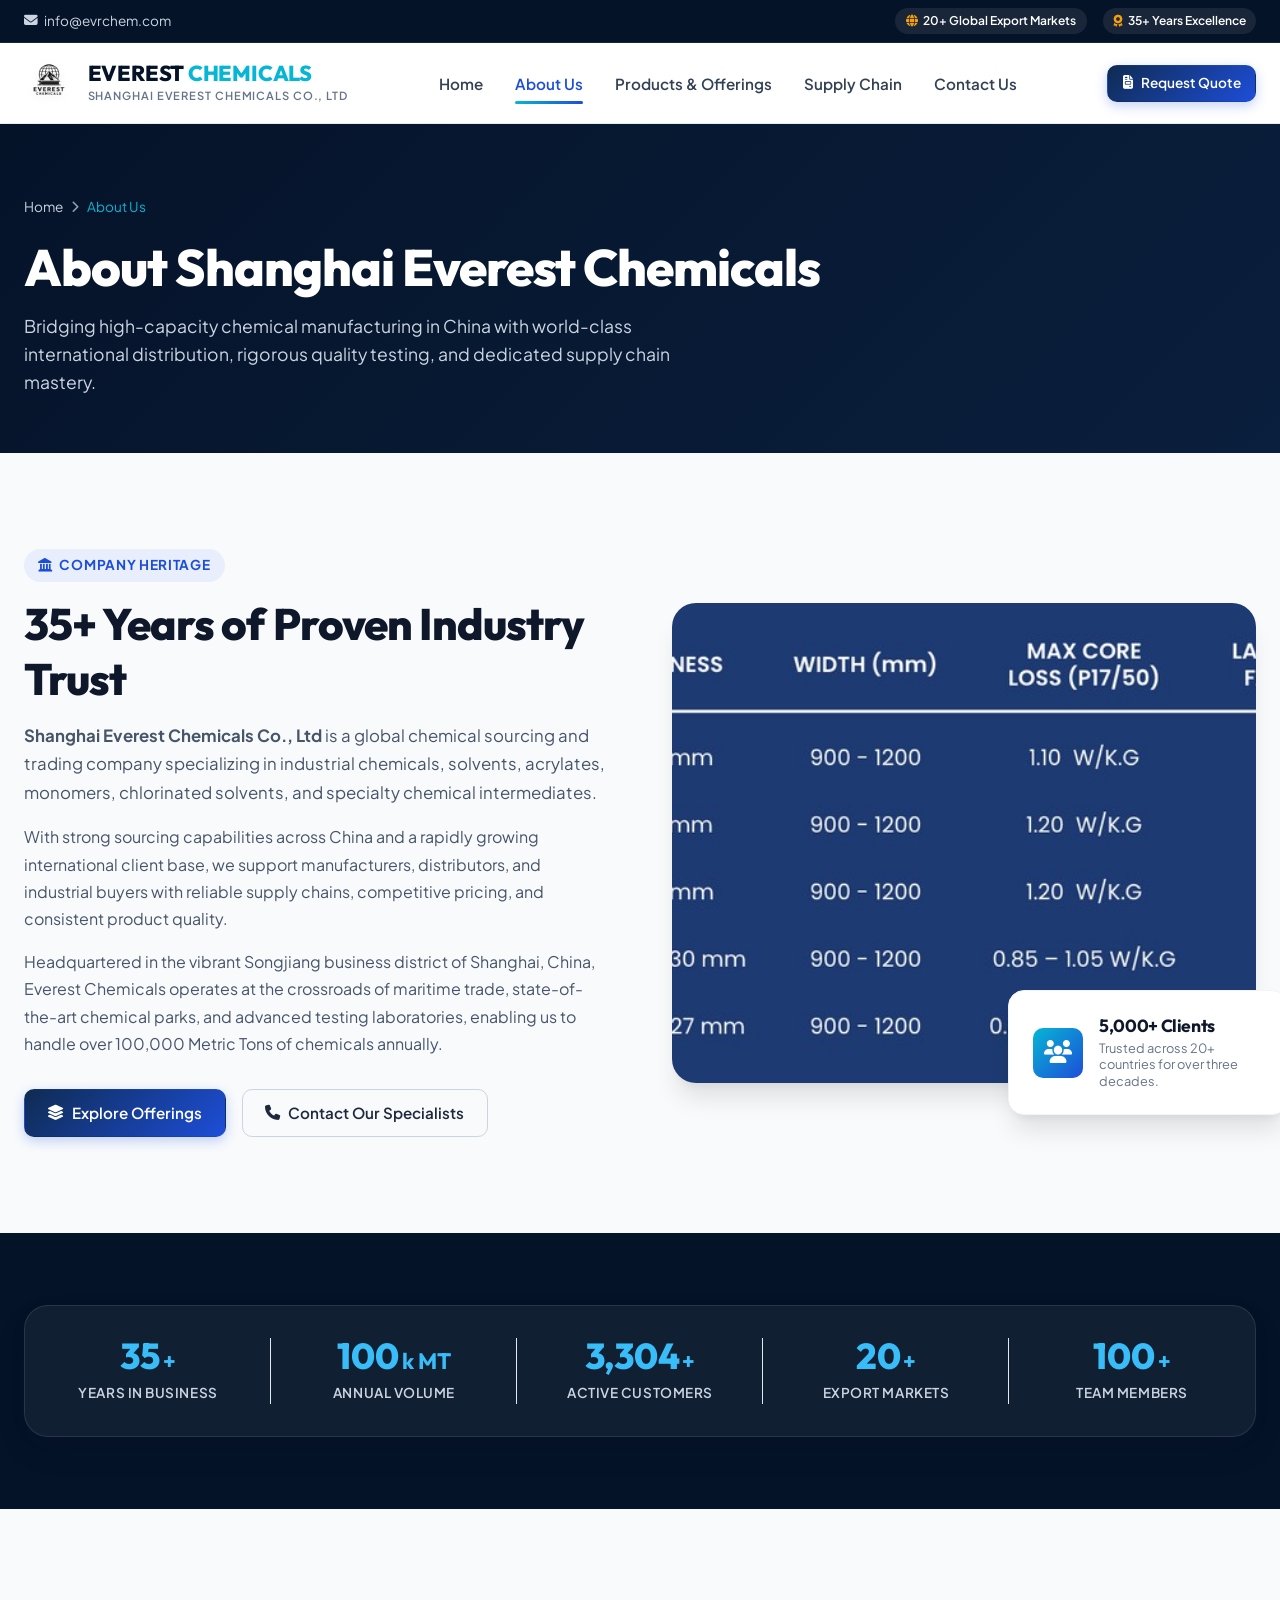
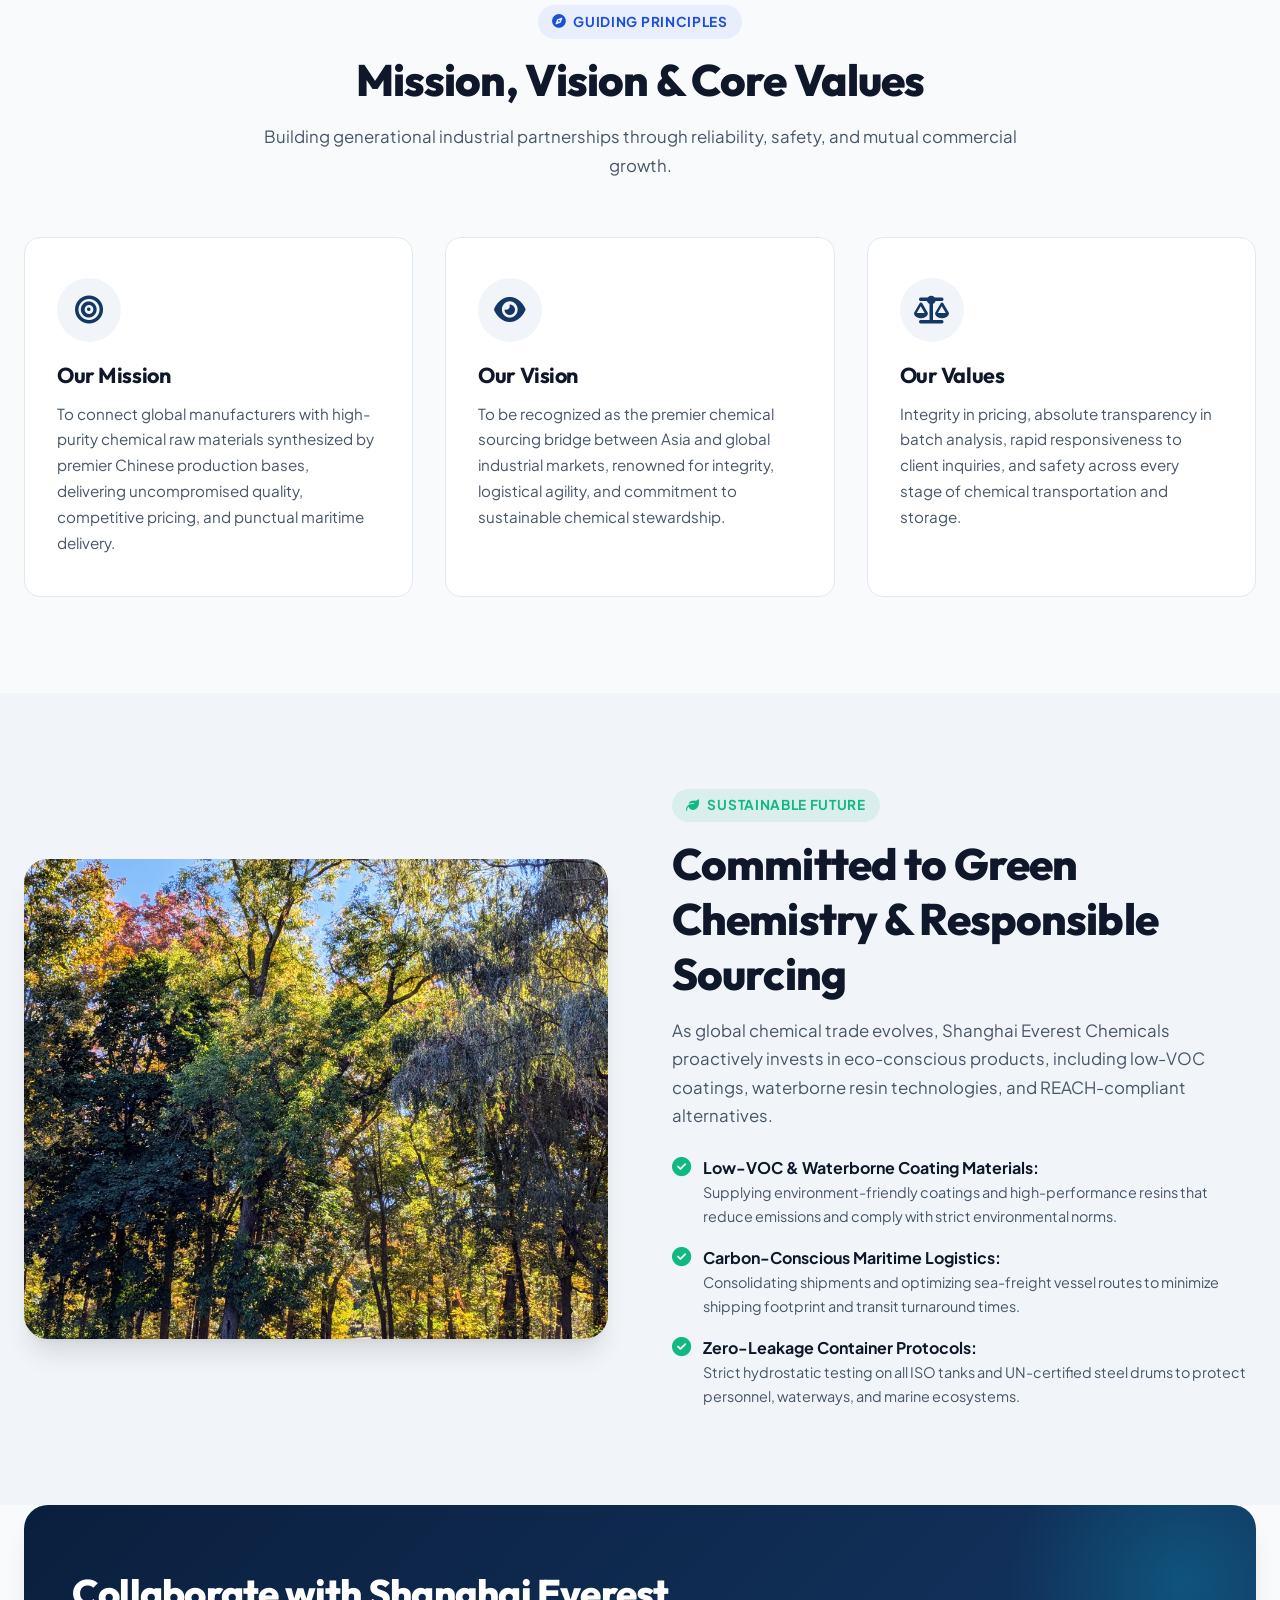
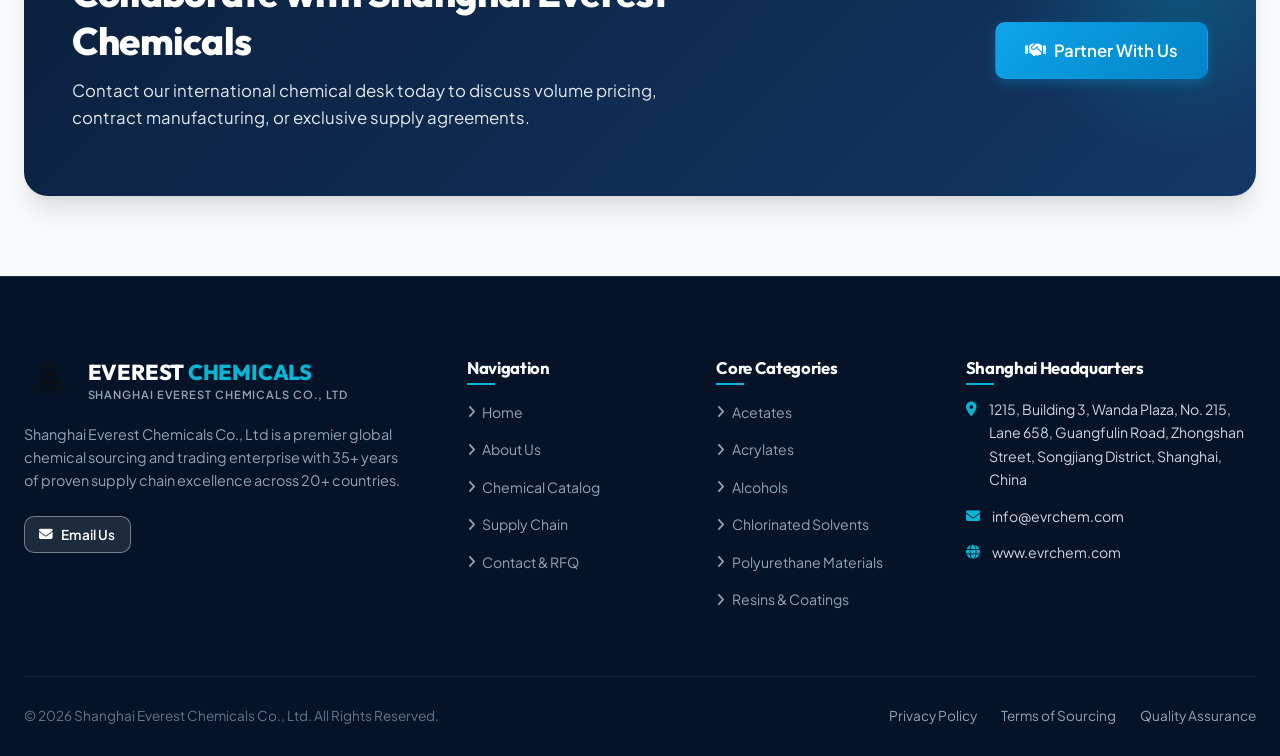
==== commit 3d676719: "ada" ====
--- a/about.html
+++ b/about.html
@@ -16,8 +16,6 @@
   <div class="top-bar">
     <div class="container top-bar-content">
       <div class="top-bar-contact">
-        <span><i class="fa-solid fa-phone"></i> CN: +86 183 2196 7208</span>
-        <span><i class="fa-solid fa-phone"></i> IN: +91 7439 602 183</span>
         <a href="mailto:info@evrchem.com"><i class="fa-solid fa-envelope"></i> info@evrchem.com</a>
       </div>
       <div class="top-bar-badges">
@@ -319,13 +317,6 @@
             <div>1215, Building 3, Wanda Plaza, No. 215, Lane 658, Guangfulin Road, Zhongshan Street, Songjiang District, Shanghai, China</div>
           </div>
           <div class="footer-contact-item">
-            <i class="fa-solid fa-phone"></i>
-            <div>
-              China: <span>+86 183 2196 7208</span><br>
-              India: <span>+91 7439 602 183</span>
-            </div>
-          </div>
-          <div class="footer-contact-item">
             <i class="fa-solid fa-envelope"></i>
             <div><a href="mailto:info@evrchem.com">info@evrchem.com</a></div>
           </div>
